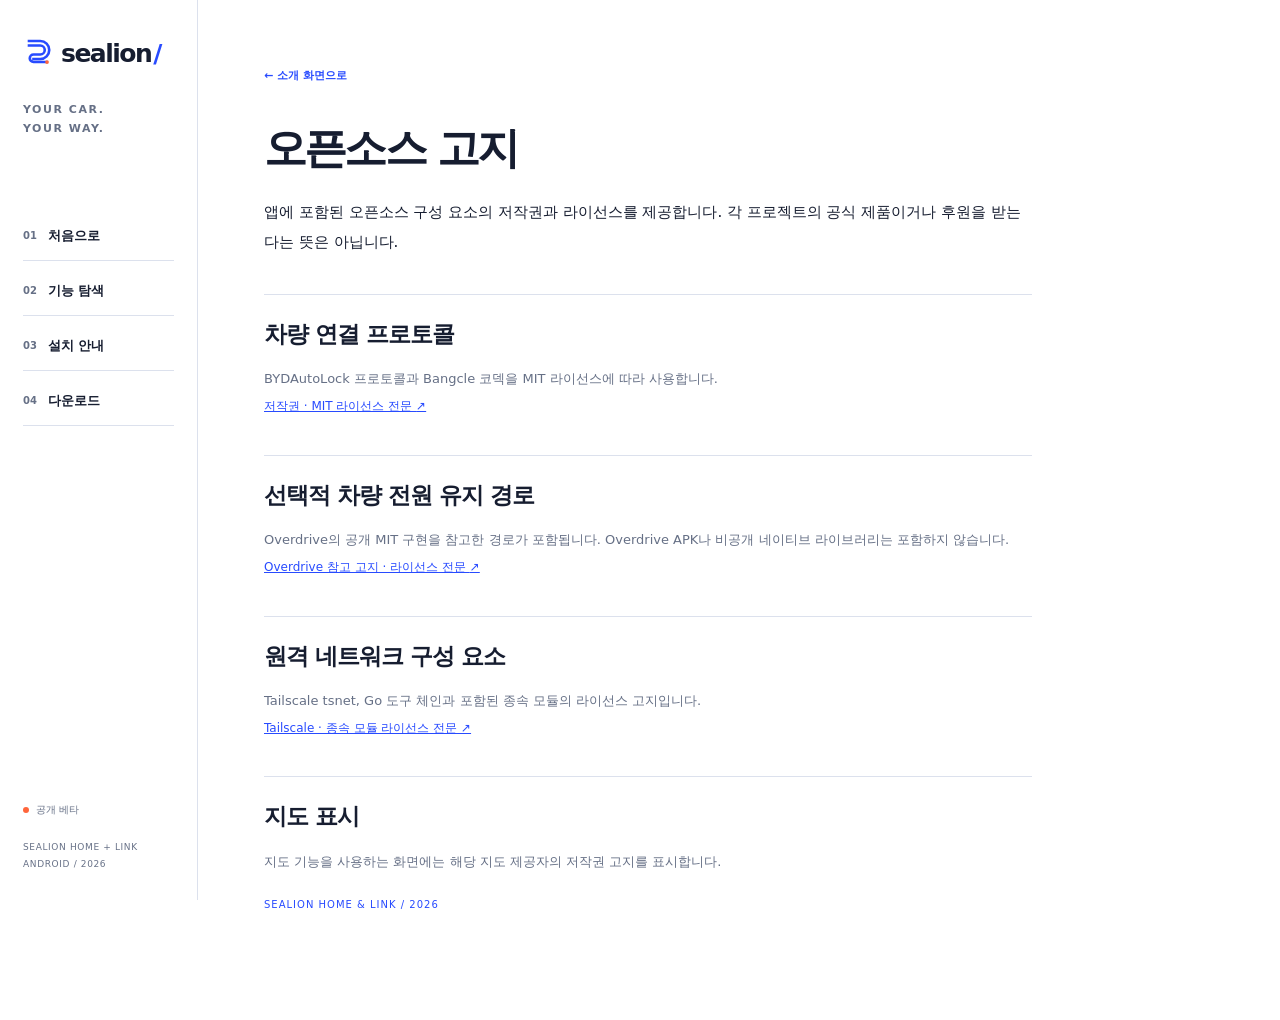
==== site/licenses.html @ ba95fbcb "Publish Sealion Home and Link downloads" ====
<!doctype html><html lang="ko"><head><meta charset="utf-8"><meta name="viewport" content="width=device-width, initial-scale=1"><meta name="theme-color" content="#284bff"><title>오픈소스 고지 — Sealion</title><link rel="icon" href="assets/mark.svg" type="image/svg+xml"><link rel="stylesheet" href="assets/site.css"></head><body class="document-page"><a class="skip-link" href="#main">본문 바로가기</a><header class="site-rail">
  <a class="brand" href="index.html#start" aria-label="Sealion 소개 처음으로"><img src="assets/mark.svg" width="38" height="38" alt=""><span>sealion<span class="brand-slash">/</span></span></a>
  <p class="rail-caption">YOUR CAR.<br>YOUR WAY.</p>
  <nav aria-label="주 메뉴">
    <a href="index.html#start"><span>01</span>처음으로<i aria-hidden="true">↗</i></a>
    <a href="index.html#experience"><span>02</span>기능 탐색<i aria-hidden="true">↗</i></a>
    <a href="index.html#install"><span>03</span>설치 안내<i aria-hidden="true">↗</i></a>
    <a href="index.html#download"><span>04</span>다운로드<i aria-hidden="true">↗</i></a>
  </nav>
  <div class="rail-bottom"><span class="status-dot"></span>공개 베타<small>SEALION HOME + LINK<br>ANDROID / 2026</small></div>
</header><main id="main" class="article-layout"><a class="back-link" href="index.html">← 소개 화면으로</a><h1>오픈소스 고지</h1><p class="article-intro">앱에 포함된 오픈소스 구성 요소의 저작권과 라이선스를 제공합니다. 각 프로젝트의 공식 제품이거나 후원을 받는다는 뜻은 아닙니다.</p><h2>차량 연결 프로토콜</h2><p>BYDAutoLock 프로토콜과 Bangcle 코덱을 MIT 라이선스에 따라 사용합니다.</p><a class="text-link" href="licenses/third-party-notices.txt">저작권 · MIT 라이선스 전문 <span>↗</span></a><h2>선택적 차량 전원 유지 경로</h2><p>Overdrive의 공개 MIT 구현을 참고한 경로가 포함됩니다. Overdrive APK나 비공개 네이티브 라이브러리는 포함하지 않습니다.</p><a class="text-link" href="licenses/overdrive-notice.txt">Overdrive 참고 고지 · 라이선스 전문 <span>↗</span></a><h2>원격 네트워크 구성 요소</h2><p>Tailscale tsnet, Go 도구 체인과 포함된 종속 모듈의 라이선스 고지입니다.</p><a class="text-link" href="licenses/tailnet-notices.txt">Tailscale · 종속 모듈 라이선스 전문 <span>↗</span></a><h2>지도 표시</h2><p>지도 기능을 사용하는 화면에는 해당 지도 제공자의 저작권 고지를 표시합니다.</p><p class="eyebrow">SEALION HOME & LINK / 2026</p></main></body></html>
---- site/assets/site.css ----
@charset "UTF-8";
:root{--ink:#161d30;--blue:#284bff;--paper:#fff;--muted:#667086;--line:#dce1ed;--soft:#f3f5fc;--orange:#ff653b;--rail:198px}
*{box-sizing:border-box}html{scroll-behavior:smooth;scroll-padding-top:22px}body{margin:0;background:var(--paper);color:var(--ink);font-family:"Pretendard","Noto Sans KR","Malgun Gothic",system-ui,sans-serif;line-height:1.6;-webkit-font-smoothing:antialiased}a{color:inherit;text-decoration:none}button{font:inherit;cursor:pointer;color:inherit}button,a,summary{-webkit-tap-highlight-color:transparent}h1,h2,h3,p{margin:0}img{display:block;max-width:100%}[hidden]{display:none!important}::selection{background:#d8dfff;color:var(--ink)}button:focus-visible,a:focus-visible,summary:focus-visible{outline:3px solid var(--orange);outline-offset:5px}.skip-link{position:fixed;left:14px;top:-70px;z-index:20;background:var(--ink);color:#fff;padding:12px 18px}.skip-link:focus{top:12px}
.site-rail{position:fixed;inset:0 auto 0 0;width:var(--rail);padding:34px 23px 27px;border-right:1px solid var(--line);background:var(--paper);z-index:5;display:flex;flex-direction:column}.brand{display:flex;gap:8px;align-items:center;font-size:25px;font-weight:850;letter-spacing:-1.5px;line-height:1}.brand img{width:30px;height:38px}.brand-slash{color:var(--blue);margin-left:2px}.rail-caption{font-size:11px;font-weight:800;letter-spacing:.14em;line-height:1.7;margin-top:29px;color:var(--muted)}.site-rail nav{display:grid;margin-top:74px;gap:6px}.site-rail nav a{display:flex;align-items:center;gap:11px;min-height:49px;border-bottom:1px solid var(--line);font-size:13px;font-weight:650}.site-rail nav a>span{font-size:10px;color:var(--muted);font-variant-numeric:tabular-nums}.site-rail nav i{font-style:normal;margin-left:auto;opacity:0}.site-rail nav a[aria-current]{color:var(--blue);border-color:var(--blue)}.site-rail nav a[aria-current] i,.site-rail nav a:hover i{opacity:1}.rail-bottom{margin-top:auto;font-size:10px;color:var(--muted);padding-top:40px}.rail-bottom small{font-size:9px;display:block;margin-top:21px;letter-spacing:.07em;line-height:1.9}.status-dot{display:inline-block;width:6px;height:6px;border-radius:50%;background:var(--orange);margin-right:7px;flex-shrink:0}main,.site-footer{margin-left:var(--rail)}.page-meta{display:flex;justify-content:space-between;padding:27px 0 21px;border-bottom:1px solid var(--line);font-size:10px;letter-spacing:.08em;font-weight:650;color:var(--muted)}.opening{padding:0 54px}.section-code{font-size:10px;letter-spacing:.15em;font-weight:750;color:var(--blue);line-height:1.6}.opening-copy{padding:38px 0 32px}.opening h1{font-size:clamp(60px,5.9vw,94px);letter-spacing:-.075em;line-height:1.18;font-weight:900;margin-top:22px}.opening h1>span,.chapter h2>span{color:var(--blue)}.opening-bottom{display:flex;justify-content:space-between;align-items:end;gap:25px;margin-top:23px}.opening-description{font-size:13px;line-height:1.9;color:var(--muted)}.opening-description strong{color:var(--ink);font-weight:650}.action{min-height:51px;display:inline-flex;align-items:center;justify-content:space-between;gap:42px;padding:12px 21px;border:1px solid var(--ink);font-size:12px;font-weight:700;line-height:1.6;background:transparent}.action span{font-size:20px;font-weight:400}.action.solid{background:var(--blue);color:#fff;border-color:var(--blue)}.action:hover{background:var(--ink);color:#fff;border-color:var(--ink)}.connection-poster{position:relative;display:grid;grid-template-columns:1fr 2.15fr 1fr;align-items:center;gap:14px;background:var(--blue);color:white;min-height:194px;padding:22px 36px 33px}.connection-label>span{font-size:8px;letter-spacing:.15em;display:block;margin-bottom:7px}.connection-label strong{display:block;font-size:clamp(35px,3.6vw,62px);font-weight:850;letter-spacing:-.05em;line-height:1.2}.connection-label:last-of-type{text-align:right}.connection-poster svg{width:100%;max-height:140px}.connection-poster svg>path{fill:none;stroke:#a7b7ff;stroke-width:2}.connection-poster svg>circle{fill:#fff;stroke:none}.connection-poster svg>circle:nth-of-type(3){fill:var(--orange)}.connection-poster svg .connection-plus{stroke:white;stroke-width:2}.poster-caption{position:absolute;left:36px;bottom:15px;font-size:7px;letter-spacing:.14em;color:#d7dfff}.product-index{display:grid;grid-template-columns:1fr 1fr .86fr;border-bottom:1px solid var(--ink);min-height:111px}.product-index>a{display:flex;align-items:center;gap:17px;padding:22px 18px 22px 0}.product-index>a+a,.system-note{border-left:1px solid var(--line);padding-left:24px}.product-index>a>span{font-size:38px;color:var(--blue);font-weight:900;line-height:1}.product-index small{display:block;font-size:9px;color:var(--muted);margin-bottom:4px}.product-index strong{font-size:17px;font-weight:800;letter-spacing:-.04em}.product-index i{font-style:normal;margin-left:auto;font-size:21px;color:var(--blue)}.product-index>a:hover strong{color:var(--blue)}.system-note{display:flex;flex-direction:column;justify-content:center}.system-note strong{font-size:14px}.system-note>span{font-size:10px;color:var(--muted);line-height:1.8;margin-top:6px}
.chapter{padding:77px 54px}.chapter-heading{margin-bottom:36px}.chapter h2,.downloads h2{font-size:clamp(30px,3.1vw,48px);font-weight:850;letter-spacing:-.065em;line-height:1.3;margin-top:17px}.chapter-heading>p:last-child:not(.section-code){color:var(--muted);font-size:13px;line-height:1.9;margin-top:15px}.experience{padding-bottom:72px}.feature-selector{display:grid;grid-template-columns:repeat(4,1fr);border:1px solid var(--line)}.feature-selector button{min-height:66px;border:0;border-right:1px solid var(--line);background:#fff;font-size:12px;font-weight:700;display:flex;align-items:center;justify-content:center;gap:13px}.feature-selector button:last-child{border-right:0}.feature-selector button>span{font-size:9px;color:var(--muted);font-weight:500}.feature-selector button[aria-selected=true]{background:var(--ink);color:white}.feature-selector button[aria-selected=true]>span{color:#acb9da}.feature-selector button:hover{box-shadow:inset 0 -3px var(--blue)}.feature-stage{border:1px solid var(--line);border-top:0}.feature-panel{display:grid;grid-template-columns:.88fr 1.12fr;min-height:440px}.feature-art{position:relative;background:var(--soft);min-height:390px;margin:26px 0 26px 26px;overflow:hidden;display:flex;align-items:center;justify-content:center}.art-caption{position:absolute;left:22px;top:20px;font-size:8px;letter-spacing:.13em;line-height:1.7;font-weight:700;color:var(--muted)}.art-word{position:absolute;left:22px;bottom:19px;font-size:11px;letter-spacing:.06em;font-weight:750;color:var(--blue)}.feature-story{padding:40px 37px 29px}.feature-tag{font-size:8px;letter-spacing:.13em;font-weight:800;color:var(--muted);line-height:1.7}.feature-story h3{font-size:29px;font-weight:850;line-height:1.4;letter-spacing:-.05em;margin:16px 0 24px}.feature-story dl{margin:0}.feature-story dl>div{padding:13px 0;border-top:1px solid var(--line)}.feature-story dt{font-size:12px;font-weight:750}.feature-story dd{margin:5px 0 0;font-size:11px;line-height:1.9;color:var(--muted)}.stage-note{display:flex;align-items:center;gap:2px;padding:15px 26px;border-top:1px solid var(--line);font-size:9px;color:var(--muted);line-height:1.8}.home-glyph{display:grid;grid-template-columns:repeat(2,1fr);gap:12px;width:191px}.home-glyph span{height:90px;border:3px solid var(--blue);background:#fff;position:relative}.home-glyph span:before{content:"";position:absolute;background:var(--blue);width:29px;height:4px;left:15px;top:20px}.home-glyph span:after{content:"";position:absolute;width:47px;height:4px;left:15px;bottom:24px;background:#bdc8ff}.home-glyph span:nth-child(2){border-radius:50%;background:var(--blue)}.home-glyph span:nth-child(2):before,.home-glyph span:nth-child(2):after{background:white;width:29px;left:26px}.home-glyph span:nth-child(3){border-radius:0 0 0 38px}.home-glyph span:nth-child(4){background:var(--blue);border-radius:0 33px 0 0}.home-glyph span:nth-child(4):before,.home-glyph span:nth-child(4):after{background:white}.climate-glyph{border:2px solid var(--blue);width:224px;height:174px;display:flex;align-items:center;justify-content:center;flex-direction:column;outline:1px dashed #9eaeff;outline-offset:17px;position:relative;background:white}.climate-glyph:before{content:"";position:absolute;height:11px;width:11px;background:var(--orange);right:-24px;top:calc(50% - 5px)}.climate-glyph strong{font-size:66px;font-weight:500;letter-spacing:-.07em;color:var(--blue);line-height:1.3}.climate-glyph strong>span{font-size:44px}.temperature-label{font-size:8px;color:var(--muted);letter-spacing:.15em;margin-top:8px}.camera-glyph{width:222px;height:156px;border:3px solid var(--blue);position:relative}.camera-glyph:before{content:"";position:absolute;width:75px;height:18px;border:3px solid var(--blue);top:-23px;left:22px}.camera-glyph>span{position:absolute;width:86px;height:86px;border-radius:50%;border:3px solid var(--blue);top:31px;left:65px}.camera-glyph>span:before{content:"";position:absolute;width:51px;height:51px;border-radius:50%;background:var(--blue);top:14px;left:14px}.camera-glyph>i{position:absolute;width:13px;height:13px;background:var(--orange);right:16px;top:16px}.art-camera{background:#edf0ff}.link-glyph{width:220px;height:180px;position:relative;display:flex;align-items:center;justify-content:center}.link-glyph i{position:absolute;inset:0;border:1px solid #b7c3ff}.link-glyph i:nth-child(2){inset:20px;border-style:dashed}.link-glyph i:nth-child(3){inset:40px;border-color:var(--blue);background:white}.link-glyph>span{z-index:1;color:var(--blue);font-size:23px;font-weight:850;letter-spacing:-.06em}.link-glyph:after{content:"";width:12px;height:12px;background:var(--orange);position:absolute;top:34px;left:-6px}.inline-link{display:inline-flex;gap:27px;color:var(--blue);border-bottom:1px solid var(--blue);padding-bottom:3px;font-size:10px;font-weight:700;margin-top:13px}
.install{background:var(--soft);border-top:1px solid var(--line);border-bottom:1px solid var(--line)}.install-tabs{display:inline-flex;border:1px solid var(--ink);margin-bottom:22px}.install-tabs button{border:0;background:transparent;padding:12px 27px;font-size:12px;font-weight:650;min-height:47px}.install-tabs button[aria-selected=true]{background:var(--ink);color:#fff}.installation-list article{display:grid;grid-template-columns:61px 1fr 1.3fr;gap:22px;align-items:center;padding:26px 0;border-bottom:1px solid #cdd4e5}.installation-list article:first-child{border-top:1px solid #cdd4e5}.installation-list article>span{font-size:52px;color:var(--blue);font-weight:800;line-height:1;letter-spacing:-.08em}.installation-list h3{font-size:19px;font-weight:800;letter-spacing:-.04em}.installation-list p{font-size:12px;line-height:1.9;color:var(--muted)}.update-guide{display:grid;grid-template-columns:1fr 1fr;gap:50px;align-items:center;margin-top:43px}.update-guide h3{font-size:26px;letter-spacing:-.06em;font-weight:850;margin-top:11px}.update-guide p{font-size:11px;line-height:2;color:var(--muted);margin-top:13px}.update-guide p strong{font-weight:650;color:var(--ink)}.update-guide>button{display:flex;align-items:center;text-align:left;gap:18px;padding:23px;border:1px solid var(--blue);background:white;min-height:111px}.update-icon{font-size:42px;color:var(--blue);line-height:1;font-weight:400}.update-guide button small{display:block;color:var(--muted);font-size:9px;margin-bottom:6px}.update-guide button strong{font-size:17px;font-weight:750;letter-spacing:-.03em}.update-guide button i{font-style:normal;margin-left:auto;font-size:22px;color:var(--blue)}.update-guide button:hover{background:#eaf0ff}.compatibility{padding-top:72px;padding-bottom:76px}.faq-list{border-top:1px solid var(--ink)}.faq-list details{border-bottom:1px solid var(--line);padding:22px 0}.faq-list summary{cursor:pointer;display:flex;gap:19px;align-items:center;list-style:none;font-size:14px;font-weight:650;line-height:1.7}.faq-list summary::-webkit-details-marker{display:none}.faq-list summary>span{font-size:9px;color:var(--muted);font-weight:500}.faq-list summary i{font-size:20px;font-style:normal;color:var(--blue);margin-left:auto;font-weight:400;line-height:1}.faq-list details[open] summary{color:var(--blue)}.faq-list details[open] summary i{transform:rotate(45deg)}.faq-list details p{max-width:720px;margin:17px 35px 2px;font-size:12px;line-height:2;color:var(--muted)}.faq-list details p a{text-decoration:underline;color:var(--blue)}
.downloads{background:var(--blue);color:white;padding:62px 54px 41px}.downloads .section-code{color:#e0e6ff}.downloads h2>span{color:#b7eaff}.download-heading{margin-bottom:37px}.download-heading>p:last-child{font-size:13px;color:#e0e6ff;margin-top:15px}.package-list{border-top:1px solid #748aff}.package-row{display:grid;grid-template-columns:72px 1fr .76fr 1fr;gap:24px;align-items:start;padding:31px 0;border-bottom:1px solid #748aff}.package-letter{font-size:66px;font-weight:850;line-height:1;letter-spacing:-.07em}.package-name>span{display:block;font-size:8px;letter-spacing:.12em;color:#e0e6ff;margin-bottom:5px}.package-name h3{font-size:24px;font-weight:800;letter-spacing:-.04em;line-height:1.5}.package-name p{font-size:10px;color:#e0e6ff;margin-top:5px}.release-meta{font-size:10px;display:flex;flex-direction:column;gap:5px;padding-top:2px;line-height:1.7;color:#e0e6ff}.release-meta strong{font-size:16px;color:white;font-weight:700;margin-bottom:5px}.download-link{color:var(--blue);border-color:white;background:white;width:100%;font-size:11px;gap:12px;padding:12px 17px;min-height:53px;white-space:nowrap}.download-link.is-disabled{background:transparent;color:#fff;cursor:default}.download-link.is-disabled:hover{border-color:white;background:transparent}.hash-details{font-size:8px;margin-top:12px;color:#e0e6ff}.hash-details summary{cursor:pointer;list-style:none;display:inline-block;border-bottom:1px solid #9cadff;padding-bottom:2px}.hash-details p{overflow-wrap:anywhere;white-space:pre-wrap;font-size:9px;line-height:1.8;margin-top:12px;border:1px solid #748aff;padding:9px}.download-footnote{display:flex;justify-content:space-between;gap:25px;align-items:start;font-size:10px;color:#e0e6ff;margin-top:22px;line-height:1.9}.download-footnote>p{max-width:560px}.download-footnote .status-dot{background:#b7eaff}.download-footnote>a{border-bottom:1px solid #9cadff;white-space:nowrap}.download-footnote>a span{margin-left:16px}.site-footer{padding:39px 54px;display:grid;grid-template-columns:1fr auto;gap:27px;font-size:10px;color:var(--muted)}.site-footer strong{font-size:24px;color:var(--ink);font-weight:850;letter-spacing:-.06em}.site-footer p{font-size:9px;line-height:1.9;margin-top:12px}.site-footer nav{display:flex;gap:23px;font-size:10px;padding-top:7px}.site-footer>span{grid-column:1/-1;font-size:8px;letter-spacing:.09em}.site-footer a:hover{color:var(--blue)}
dialog{border:0;border-top:7px solid var(--blue);padding:36px 35px 30px;max-width:460px;width:calc(100% - 36px);color:var(--ink);box-shadow:0 24px 80px #141e3040}dialog::backdrop{background:#15204588}dialog h2{font-size:34px;font-weight:850;letter-spacing:-.06em;line-height:1.4;margin:19px 0}dialog p,dialog li{font-size:12px;line-height:1.9;color:var(--muted)}dialog ol{padding-left:21px;margin:18px 0}dialog .demo-note{padding:14px;background:var(--soft);font-size:10px;margin:21px 0}.dialog-close{position:absolute;right:19px;top:16px;border:0;background:transparent;font-size:28px;color:var(--muted);line-height:1;padding:3px}.dialog-close-action{width:100%}.article-layout{max-width:900px;padding:61px 66px 85px}.article-layout .back-link{font-size:11px;color:var(--blue);font-weight:650}.article-layout h1{font-size:43px;font-weight:850;letter-spacing:-.065em;line-height:1.35;margin-top:32px}.article-layout h2{font-size:23px;font-weight:800;letter-spacing:-.045em;line-height:1.45;margin:37px 0 15px;border-top:1px solid var(--line);padding-top:23px}.article-layout h3{font-size:18px;margin:27px 0 12px}.article-layout p,.article-layout li{font-size:13px;line-height:2;color:var(--muted)}.article-layout .article-intro{font-size:15px;margin-top:20px;color:var(--ink)}.article-layout pre{font-family:ui-monospace,monospace;font-size:11px;line-height:1.9;white-space:pre-wrap;overflow-wrap:anywhere;background:var(--soft);padding:20px}.article-layout .notice{border-left:3px solid var(--blue);padding:18px 20px;background:var(--soft);margin-top:25px}.article-layout .eyebrow{font-size:10px;letter-spacing:.1em;color:var(--blue);margin:20px 0}.article-layout .text-link{font-size:12px;color:var(--blue);text-decoration:underline}.article-layout .button{display:inline-flex;padding:12px 21px;background:var(--blue);color:white;font-size:12px;margin-top:26px;gap:30px}
@media(min-width:1650px){:root{--rail:230px}.opening,.chapter,.downloads,.site-footer{padding-left:max(70px,calc((100vw - var(--rail) - 1190px)/2));padding-right:max(70px,calc((100vw - var(--rail) - 1190px)/2))}.opening-copy{padding-top:47px;padding-bottom:37px}.opening h1{font-size:102px}.opening-description{font-size:15px}.connection-poster{min-height:215px}.site-rail{padding-left:30px;padding-right:30px}}
@media(max-width:1200px){:root{--rail:175px}.site-rail{padding:30px 18px 24px}.brand{font-size:23px;gap:5px}.brand img{width:25px}.opening,.chapter,.downloads,.site-footer{padding-left:36px;padding-right:36px}.opening h1{font-size:73px}.opening-description{font-size:11px}.connection-poster{min-height:170px;padding-left:25px;padding-right:25px;gap:10px}.connection-label strong{font-size:39px}.connection-label>span{font-size:7px}.poster-caption{left:25px}.product-index{grid-template-columns:1fr 1fr .8fr}.product-index strong{font-size:14px}.product-index>a{gap:12px;padding-right:15px}.product-index>a+a,.system-note{padding-left:19px}.product-index small{font-size:8px}.product-index>a>span{font-size:31px}.system-note strong{font-size:12px}.system-note>span{font-size:9px}.feature-story{padding:36px 28px 27px}.feature-story h3{font-size:25px}.feature-story dd{font-size:10px}.feature-art{margin:22px 0 22px 22px;min-height:360px}.home-glyph{width:155px;gap:9px}.home-glyph span{height:73px}.home-glyph span:before{left:10px;top:17px;width:24px}.home-glyph span:after{left:10px;bottom:17px;width:36px}.home-glyph span:nth-child(2):before,.home-glyph span:nth-child(2):after{width:24px;left:21px}.climate-glyph{width:180px;height:144px;outline-offset:12px}.climate-glyph:before{right:-19px}.climate-glyph strong{font-size:54px}.camera-glyph{width:175px;height:133px}.camera-glyph>span{left:43px;top:24px;width:78px;height:78px}.camera-glyph>span:before{width:46px;height:46px;top:13px;left:13px}.link-glyph{width:190px;height:154px}.art-caption{left:17px;top:17px;font-size:7px}.art-word{left:17px;font-size:10px}.installation-list article{grid-template-columns:48px 1fr 1.2fr;gap:17px}.installation-list h3{font-size:17px}.installation-list p{font-size:11px}.update-guide{gap:30px}.update-guide>button{padding:20px;gap:15px}.update-guide button strong{font-size:14px}.update-icon{font-size:36px}.package-row{grid-template-columns:52px 1fr .75fr 1fr;gap:18px}.package-letter{font-size:54px}.package-name h3{font-size:21px}.download-link{font-size:10px;padding:12px 13px}.site-footer nav{gap:17px}}
@media(max-width:980px){:root{--rail:0px}.site-rail{position:sticky;inset:auto;top:0;width:100%;height:auto;display:grid;grid-template-columns:1fr auto;align-items:center;border-right:0;border-bottom:1px solid var(--line);padding:18px 30px;background:#fffffffa}.site-rail .brand{font-size:24px}.rail-caption,.rail-bottom{display:none}.site-rail nav{display:flex;margin:0;gap:24px}.site-rail nav a{border:0;font-size:11px;min-height:30px;gap:7px}.site-rail nav i{display:none}.site-rail nav a>span{font-size:8px}.site-rail nav a[aria-current]{border-bottom:1px solid var(--blue)}html{scroll-padding-top:93px}.opening,.chapter,.downloads,.site-footer{padding-left:38px;padding-right:38px}.opening h1{font-size:79px}.page-meta{font-size:9px}.product-index strong{font-size:16px}.product-index>a>span{font-size:36px}.chapter{padding-top:65px;padding-bottom:65px}.chapter h2,.downloads h2{font-size:39px}.feature-story h3{font-size:27px}.feature-story dd{font-size:11px}.feature-art{min-height:370px}.feature-selector button{min-height:62px}.update-guide>button{padding:23px}.package-name h3{font-size:23px}.package-letter{font-size:61px}.download-link{font-size:11px}.article-layout{max-width:840px;margin:0 auto;padding:48px 38px 70px}}
@media(max-width:720px){.site-rail{padding:15px 23px}.site-rail nav{gap:17px}.site-rail nav a>span{display:none}.site-rail nav a{font-size:10px}.opening,.chapter,.downloads,.site-footer{padding-left:27px;padding-right:27px}.page-meta{font-size:8px;letter-spacing:.02em;padding-top:24px;padding-bottom:17px}.opening h1{font-size:69px;margin-top:20px}.opening-description{font-size:12px}.opening-bottom{display:block;margin-top:22px}.opening-bottom .action{margin-top:23px}.opening-copy{padding-top:29px;padding-bottom:28px}.connection-poster{min-height:169px;grid-template-columns:1fr 1.6fr 1fr;gap:7px;padding:21px 25px 32px}.connection-label strong{font-size:35px}.connection-label>span{font-size:6px}.product-index{grid-template-columns:1fr 1fr;min-height:99px}.system-note{grid-column:1/-1;border-left:0;border-top:1px solid var(--line);flex-direction:row;align-items:center;justify-content:space-between;padding:13px 0;gap:18px}.system-note>span{margin:0;font-size:9px}.system-note>span br{display:none}.product-index>a{padding-top:22px;padding-bottom:22px}.product-index>a>span{font-size:35px}.product-index strong{font-size:16px}.chapter h2,.downloads h2{font-size:35px}.chapter-heading{margin-bottom:28px}.chapter-heading>p:last-child:not(.section-code){font-size:12px;margin-top:14px}.feature-selector button{font-size:10px;gap:7px;min-height:60px}.feature-selector button>span{font-size:8px}.feature-panel{grid-template-columns:1fr;min-height:0}.feature-art{margin:18px 18px 0;min-height:266px}.art-caption{top:17px;left:19px}.art-word{left:19px;bottom:16px}.feature-story{padding:26px 25px 23px}.feature-story h3{font-size:27px;margin:12px 0 19px}.feature-story h3 br{display:none}.feature-story dl>div{padding:13px 0}.feature-story dt{font-size:12px}.feature-story dd{font-size:11px}.stage-note{font-size:8px;align-items:flex-start;padding:13px 18px}.stage-note .status-dot{margin-top:5px}.home-glyph{width:141px;gap:9px}.home-glyph span{height:66px}.climate-glyph{width:169px;height:137px}.climate-glyph strong{font-size:48px}.climate-glyph strong>span{font-size:34px}.temperature-label{font-size:7px}.camera-glyph{width:171px;height:116px}.camera-glyph>span{width:70px;height:70px;top:22px;left:48px}.camera-glyph>span:before{width:39px;height:39px;top:12px;left:12px}.camera-glyph:before{width:52px;height:14px;top:-19px;left:18px}.link-glyph{height:146px;width:177px}.link-glyph i:nth-child(2){inset:17px}.link-glyph i:nth-child(3){inset:34px}.link-glyph:after{top:27px;left:-5px;height:10px;width:10px}.link-glyph>span{font-size:22px}.installation-list article{grid-template-columns:42px 1fr;gap:9px 19px;align-items:start;padding:24px 0}.installation-list article>span{grid-row:1/3;font-size:45px}.installation-list h3{font-size:18px;padding-top:3px}.installation-list p{grid-column:2;font-size:11px}.install-tabs button{font-size:11px;padding:11px 21px}.update-guide{grid-template-columns:1fr;gap:25px;margin-top:31px}.update-guide h3{font-size:25px}.update-guide p{font-size:11px}.update-guide>button{min-height:100px;padding:23px}.update-guide button strong{font-size:17px}.update-icon{font-size:42px}.faq-list details{padding:19px 0}.faq-list summary{font-size:12px;gap:13px}.faq-list details p{font-size:11px;margin-left:26px;margin-right:17px}.downloads{padding-top:48px;padding-bottom:32px}.download-heading>p:last-child{font-size:11px}.package-row{grid-template-columns:55px 1fr;gap:16px 18px;padding:28px 0}.package-letter{grid-row:1/3;font-size:63px}.package-name h3{font-size:26px}.package-name>span{font-size:8px}.package-name p{font-size:10px}.release-meta{grid-column:2;flex-direction:row;gap:12px;flex-wrap:wrap;font-size:9px;align-items:center}.release-meta strong{font-size:13px;margin:0}.release-meta>span:last-child{flex-basis:100%;margin-top:-4px}.package-action{grid-column:1/-1}.download-link{min-height:50px;font-size:12px}.hash-details{font-size:9px}.download-footnote{display:block;font-size:9px}.download-footnote>a{display:inline-block;margin-top:19px;font-size:10px}.site-footer{padding-top:30px;padding-bottom:30px;display:block}.site-footer nav{margin-top:23px;gap:21px;font-size:10px}.site-footer>span{display:block;margin-top:24px;font-size:8px}.site-footer strong{font-size:25px}.site-footer p{font-size:9px}.article-layout{padding:40px 27px 60px}.article-layout h1{font-size:33px}.article-layout h2{font-size:22px}.article-layout p,.article-layout li{font-size:12px}.article-layout .article-intro{font-size:14px}}
@media(max-width:460px){.site-rail{grid-template-columns:1fr;gap:13px;padding:15px 23px 0}.site-rail .brand{font-size:24px;justify-content:center}.brand img{height:32px}.site-rail nav{justify-content:space-between;gap:8px}.site-rail nav a{min-height:33px;font-size:10px;padding-bottom:4px}.opening,.chapter,.downloads,.site-footer{padding-left:23px;padding-right:23px}html{scroll-padding-top:125px}.page-meta{display:block;padding-top:21px;font-size:8px}.page-meta>span+span{margin-left:13px}.opening h1{font-size:53px;line-height:1.24;letter-spacing:-.075em;margin-top:19px}.section-code{font-size:8px}.opening-description{font-size:11px}.opening-description strong:first-child:after{content:""}.action{min-height:48px;font-size:11px;padding:11px 17px;gap:40px}.connection-poster{min-height:137px;grid-template-columns:1fr 1.3fr 1fr;padding:18px 17px 30px;gap:5px}.connection-label strong{font-size:27px}.connection-label>span{font-size:5px;letter-spacing:.08em;margin-bottom:4px}.poster-caption{font-size:6px;left:17px;bottom:12px}.product-index>a{gap:11px;padding-right:12px}.product-index>a+a{padding-left:18px}.product-index strong{font-size:14px}.product-index>a>span{font-size:31px}.product-index small{font-size:7px}.product-index i{font-size:17px}.system-note strong{font-size:11px}.system-note>span{font-size:8px;max-width:185px;text-align:right}.chapter{padding-top:53px;padding-bottom:53px}.chapter h2,.downloads h2{font-size:30px}.chapter-heading>p:last-child:not(.section-code){font-size:11px}.feature-selector{grid-template-columns:1fr 1fr}.feature-selector button{min-height:48px;font-size:11px;gap:11px}.feature-selector button:nth-child(2){border-right:0}.feature-selector button:nth-child(-n+2){border-bottom:1px solid var(--line)}.feature-selector button>span{font-size:8px}.feature-art{min-height:247px;margin:14px 14px 0}.art-caption{font-size:6px;left:16px;top:15px}.art-word{font-size:9px;left:16px;bottom:14px}.feature-story{padding:25px 22px 20px}.feature-story h3{font-size:25px}.feature-story dt{font-size:11px}.feature-story dd{font-size:10px}.feature-tag{font-size:7px}.stage-note{font-size:8px;padding:12px 14px}.chapter-heading{margin-bottom:25px}.installation-list article{grid-template-columns:33px 1fr;gap:8px 17px}.installation-list article>span{font-size:39px}.installation-list h3{font-size:16px}.update-guide button strong{font-size:15px}.update-guide>button{padding:19px;gap:15px;min-height:99px}.update-icon{font-size:37px}.faq-list summary{font-size:11px;gap:13px}.faq-list details p{font-size:10px;line-height:2}.package-name h3{font-size:24px}.downloads{padding-top:48px}.download-heading{margin-bottom:26px}.package-row{gap:15px;grid-template-columns:45px 1fr}.package-letter{font-size:56px}.release-meta{gap:11px}.hash-details{font-size:8px}.download-footnote{font-size:8px}.site-footer nav{font-size:9px;gap:19px}dialog{padding:29px 25px 24px}dialog h2{font-size:30px}dialog p,dialog li{font-size:11px}dialog .demo-note{font-size:9px}.article-layout{padding:35px 23px 53px}.article-layout h1{font-size:30px}.article-layout h2{font-size:20px}}
@media(prefers-reduced-motion:reduce){html{scroll-behavior:auto}*,*:before,*:after{animation:none!important;transition:none!important}}
@media(max-width:460px){.opening-description{font-size:12px}.product-index small{font-size:8px}.feature-story dt{font-size:12px}.feature-story dd{font-size:12px}.faq-list summary{font-size:12px}.faq-list details p{font-size:12px}.installation-list p,.update-guide p{font-size:12px}.site-footer p{font-size:10px}.stage-note{font-size:9px}}
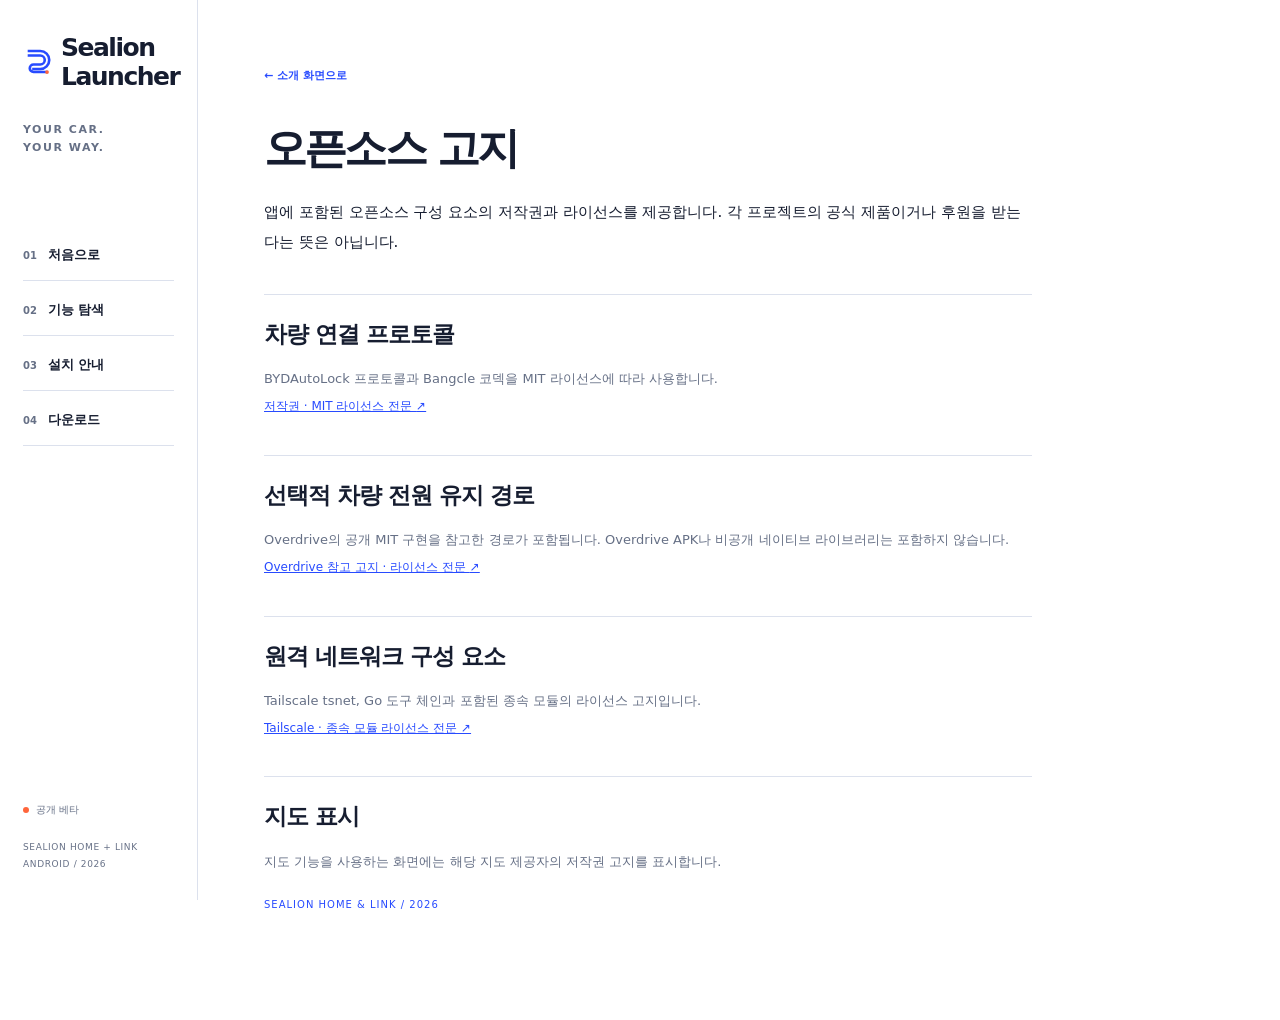
==== commit 0ea9a5cf: "Rename the website header to Sealion Launcher" ====
--- a/site/licenses.html
+++ b/site/licenses.html
@@ -1,5 +1,5 @@
-<!doctype html><html lang="ko"><head><meta charset="utf-8"><meta name="viewport" content="width=device-width, initial-scale=1"><meta name="theme-color" content="#284bff"><title>오픈소스 고지 — Sealion</title><link rel="icon" href="assets/mark.svg" type="image/svg+xml"><link rel="stylesheet" href="assets/site.css"></head><body class="document-page"><a class="skip-link" href="#main">본문 바로가기</a><header class="site-rail">
-  <a class="brand" href="index.html#start" aria-label="Sealion 소개 처음으로"><img src="assets/mark.svg" width="38" height="38" alt=""><span>sealion<span class="brand-slash">/</span></span></a>
+<!doctype html><html lang="ko"><head><meta charset="utf-8"><meta name="viewport" content="width=device-width, initial-scale=1"><meta name="theme-color" content="#284bff"><title>오픈소스 고지 — Sealion</title><link rel="icon" href="assets/mark.svg" type="image/svg+xml"><link rel="stylesheet" href="assets/site.css?v=launcher-brand"></head><body class="document-page"><a class="skip-link" href="#main">본문 바로가기</a><header class="site-rail">
+  <a class="brand" href="index.html#start" aria-label="Sealion Launcher 소개 처음으로"><img src="assets/mark.svg" width="38" height="38" alt=""><span class="brand-name">Sealion Launcher</span></a>
   <p class="rail-caption">YOUR CAR.<br>YOUR WAY.</p>
   <nav aria-label="주 메뉴">
     <a href="index.html#start"><span>01</span>처음으로<i aria-hidden="true">↗</i></a>
--- a/site/assets/site.css
+++ b/site/assets/site.css
@@ -1,7 +1,7 @@
 @charset "UTF-8";
 :root{--ink:#161d30;--blue:#284bff;--paper:#fff;--muted:#667086;--line:#dce1ed;--soft:#f3f5fc;--orange:#ff653b;--rail:198px}
 *{box-sizing:border-box}html{scroll-behavior:smooth;scroll-padding-top:22px}body{margin:0;background:var(--paper);color:var(--ink);font-family:"Pretendard","Noto Sans KR","Malgun Gothic",system-ui,sans-serif;line-height:1.6;-webkit-font-smoothing:antialiased}a{color:inherit;text-decoration:none}button{font:inherit;cursor:pointer;color:inherit}button,a,summary{-webkit-tap-highlight-color:transparent}h1,h2,h3,p{margin:0}img{display:block;max-width:100%}[hidden]{display:none!important}::selection{background:#d8dfff;color:var(--ink)}button:focus-visible,a:focus-visible,summary:focus-visible{outline:3px solid var(--orange);outline-offset:5px}.skip-link{position:fixed;left:14px;top:-70px;z-index:20;background:var(--ink);color:#fff;padding:12px 18px}.skip-link:focus{top:12px}
-.site-rail{position:fixed;inset:0 auto 0 0;width:var(--rail);padding:34px 23px 27px;border-right:1px solid var(--line);background:var(--paper);z-index:5;display:flex;flex-direction:column}.brand{display:flex;gap:8px;align-items:center;font-size:25px;font-weight:850;letter-spacing:-1.5px;line-height:1}.brand img{width:30px;height:38px}.brand-slash{color:var(--blue);margin-left:2px}.rail-caption{font-size:11px;font-weight:800;letter-spacing:.14em;line-height:1.7;margin-top:29px;color:var(--muted)}.site-rail nav{display:grid;margin-top:74px;gap:6px}.site-rail nav a{display:flex;align-items:center;gap:11px;min-height:49px;border-bottom:1px solid var(--line);font-size:13px;font-weight:650}.site-rail nav a>span{font-size:10px;color:var(--muted);font-variant-numeric:tabular-nums}.site-rail nav i{font-style:normal;margin-left:auto;opacity:0}.site-rail nav a[aria-current]{color:var(--blue);border-color:var(--blue)}.site-rail nav a[aria-current] i,.site-rail nav a:hover i{opacity:1}.rail-bottom{margin-top:auto;font-size:10px;color:var(--muted);padding-top:40px}.rail-bottom small{font-size:9px;display:block;margin-top:21px;letter-spacing:.07em;line-height:1.9}.status-dot{display:inline-block;width:6px;height:6px;border-radius:50%;background:var(--orange);margin-right:7px;flex-shrink:0}main,.site-footer{margin-left:var(--rail)}.page-meta{display:flex;justify-content:space-between;padding:27px 0 21px;border-bottom:1px solid var(--line);font-size:10px;letter-spacing:.08em;font-weight:650;color:var(--muted)}.opening{padding:0 54px}.section-code{font-size:10px;letter-spacing:.15em;font-weight:750;color:var(--blue);line-height:1.6}.opening-copy{padding:38px 0 32px}.opening h1{font-size:clamp(60px,5.9vw,94px);letter-spacing:-.075em;line-height:1.18;font-weight:900;margin-top:22px}.opening h1>span,.chapter h2>span{color:var(--blue)}.opening-bottom{display:flex;justify-content:space-between;align-items:end;gap:25px;margin-top:23px}.opening-description{font-size:13px;line-height:1.9;color:var(--muted)}.opening-description strong{color:var(--ink);font-weight:650}.action{min-height:51px;display:inline-flex;align-items:center;justify-content:space-between;gap:42px;padding:12px 21px;border:1px solid var(--ink);font-size:12px;font-weight:700;line-height:1.6;background:transparent}.action span{font-size:20px;font-weight:400}.action.solid{background:var(--blue);color:#fff;border-color:var(--blue)}.action:hover{background:var(--ink);color:#fff;border-color:var(--ink)}.connection-poster{position:relative;display:grid;grid-template-columns:1fr 2.15fr 1fr;align-items:center;gap:14px;background:var(--blue);color:white;min-height:194px;padding:22px 36px 33px}.connection-label>span{font-size:8px;letter-spacing:.15em;display:block;margin-bottom:7px}.connection-label strong{display:block;font-size:clamp(35px,3.6vw,62px);font-weight:850;letter-spacing:-.05em;line-height:1.2}.connection-label:last-of-type{text-align:right}.connection-poster svg{width:100%;max-height:140px}.connection-poster svg>path{fill:none;stroke:#a7b7ff;stroke-width:2}.connection-poster svg>circle{fill:#fff;stroke:none}.connection-poster svg>circle:nth-of-type(3){fill:var(--orange)}.connection-poster svg .connection-plus{stroke:white;stroke-width:2}.poster-caption{position:absolute;left:36px;bottom:15px;font-size:7px;letter-spacing:.14em;color:#d7dfff}.product-index{display:grid;grid-template-columns:1fr 1fr .86fr;border-bottom:1px solid var(--ink);min-height:111px}.product-index>a{display:flex;align-items:center;gap:17px;padding:22px 18px 22px 0}.product-index>a+a,.system-note{border-left:1px solid var(--line);padding-left:24px}.product-index>a>span{font-size:38px;color:var(--blue);font-weight:900;line-height:1}.product-index small{display:block;font-size:9px;color:var(--muted);margin-bottom:4px}.product-index strong{font-size:17px;font-weight:800;letter-spacing:-.04em}.product-index i{font-style:normal;margin-left:auto;font-size:21px;color:var(--blue)}.product-index>a:hover strong{color:var(--blue)}.system-note{display:flex;flex-direction:column;justify-content:center}.system-note strong{font-size:14px}.system-note>span{font-size:10px;color:var(--muted);line-height:1.8;margin-top:6px}
+.site-rail{position:fixed;inset:0 auto 0 0;width:var(--rail);padding:34px 23px 27px;border-right:1px solid var(--line);background:var(--paper);z-index:5;display:flex;flex-direction:column}.brand{display:flex;gap:8px;align-items:center;font-size:25px;font-weight:850;letter-spacing:-1.5px;line-height:1}.brand img{width:30px;height:38px}.brand-name{min-width:0;line-height:1.15}.brand img{flex-shrink:0}.rail-caption{font-size:11px;font-weight:800;letter-spacing:.14em;line-height:1.7;margin-top:29px;color:var(--muted)}.site-rail nav{display:grid;margin-top:74px;gap:6px}.site-rail nav a{display:flex;align-items:center;gap:11px;min-height:49px;border-bottom:1px solid var(--line);font-size:13px;font-weight:650}.site-rail nav a>span{font-size:10px;color:var(--muted);font-variant-numeric:tabular-nums}.site-rail nav i{font-style:normal;margin-left:auto;opacity:0}.site-rail nav a[aria-current]{color:var(--blue);border-color:var(--blue)}.site-rail nav a[aria-current] i,.site-rail nav a:hover i{opacity:1}.rail-bottom{margin-top:auto;font-size:10px;color:var(--muted);padding-top:40px}.rail-bottom small{font-size:9px;display:block;margin-top:21px;letter-spacing:.07em;line-height:1.9}.status-dot{display:inline-block;width:6px;height:6px;border-radius:50%;background:var(--orange);margin-right:7px;flex-shrink:0}main,.site-footer{margin-left:var(--rail)}.page-meta{display:flex;justify-content:space-between;padding:27px 0 21px;border-bottom:1px solid var(--line);font-size:10px;letter-spacing:.08em;font-weight:650;color:var(--muted)}.opening{padding:0 54px}.section-code{font-size:10px;letter-spacing:.15em;font-weight:750;color:var(--blue);line-height:1.6}.opening-copy{padding:38px 0 32px}.opening h1{font-size:clamp(60px,5.9vw,94px);letter-spacing:-.075em;line-height:1.18;font-weight:900;margin-top:22px}.opening h1>span,.chapter h2>span{color:var(--blue)}.opening-bottom{display:flex;justify-content:space-between;align-items:end;gap:25px;margin-top:23px}.opening-description{font-size:13px;line-height:1.9;color:var(--muted)}.opening-description strong{color:var(--ink);font-weight:650}.action{min-height:51px;display:inline-flex;align-items:center;justify-content:space-between;gap:42px;padding:12px 21px;border:1px solid var(--ink);font-size:12px;font-weight:700;line-height:1.6;background:transparent}.action span{font-size:20px;font-weight:400}.action.solid{background:var(--blue);color:#fff;border-color:var(--blue)}.action:hover{background:var(--ink);color:#fff;border-color:var(--ink)}.connection-poster{position:relative;display:grid;grid-template-columns:1fr 2.15fr 1fr;align-items:center;gap:14px;background:var(--blue);color:white;min-height:194px;padding:22px 36px 33px}.connection-label>span{font-size:8px;letter-spacing:.15em;display:block;margin-bottom:7px}.connection-label strong{display:block;font-size:clamp(35px,3.6vw,62px);font-weight:850;letter-spacing:-.05em;line-height:1.2}.connection-label:last-of-type{text-align:right}.connection-poster svg{width:100%;max-height:140px}.connection-poster svg>path{fill:none;stroke:#a7b7ff;stroke-width:2}.connection-poster svg>circle{fill:#fff;stroke:none}.connection-poster svg>circle:nth-of-type(3){fill:var(--orange)}.connection-poster svg .connection-plus{stroke:white;stroke-width:2}.poster-caption{position:absolute;left:36px;bottom:15px;font-size:7px;letter-spacing:.14em;color:#d7dfff}.product-index{display:grid;grid-template-columns:1fr 1fr .86fr;border-bottom:1px solid var(--ink);min-height:111px}.product-index>a{display:flex;align-items:center;gap:17px;padding:22px 18px 22px 0}.product-index>a+a,.system-note{border-left:1px solid var(--line);padding-left:24px}.product-index>a>span{font-size:38px;color:var(--blue);font-weight:900;line-height:1}.product-index small{display:block;font-size:9px;color:var(--muted);margin-bottom:4px}.product-index strong{font-size:17px;font-weight:800;letter-spacing:-.04em}.product-index i{font-style:normal;margin-left:auto;font-size:21px;color:var(--blue)}.product-index>a:hover strong{color:var(--blue)}.system-note{display:flex;flex-direction:column;justify-content:center}.system-note strong{font-size:14px}.system-note>span{font-size:10px;color:var(--muted);line-height:1.8;margin-top:6px}
 .chapter{padding:77px 54px}.chapter-heading{margin-bottom:36px}.chapter h2,.downloads h2{font-size:clamp(30px,3.1vw,48px);font-weight:850;letter-spacing:-.065em;line-height:1.3;margin-top:17px}.chapter-heading>p:last-child:not(.section-code){color:var(--muted);font-size:13px;line-height:1.9;margin-top:15px}.experience{padding-bottom:72px}.feature-selector{display:grid;grid-template-columns:repeat(4,1fr);border:1px solid var(--line)}.feature-selector button{min-height:66px;border:0;border-right:1px solid var(--line);background:#fff;font-size:12px;font-weight:700;display:flex;align-items:center;justify-content:center;gap:13px}.feature-selector button:last-child{border-right:0}.feature-selector button>span{font-size:9px;color:var(--muted);font-weight:500}.feature-selector button[aria-selected=true]{background:var(--ink);color:white}.feature-selector button[aria-selected=true]>span{color:#acb9da}.feature-selector button:hover{box-shadow:inset 0 -3px var(--blue)}.feature-stage{border:1px solid var(--line);border-top:0}.feature-panel{display:grid;grid-template-columns:.88fr 1.12fr;min-height:440px}.feature-art{position:relative;background:var(--soft);min-height:390px;margin:26px 0 26px 26px;overflow:hidden;display:flex;align-items:center;justify-content:center}.art-caption{position:absolute;left:22px;top:20px;font-size:8px;letter-spacing:.13em;line-height:1.7;font-weight:700;color:var(--muted)}.art-word{position:absolute;left:22px;bottom:19px;font-size:11px;letter-spacing:.06em;font-weight:750;color:var(--blue)}.feature-story{padding:40px 37px 29px}.feature-tag{font-size:8px;letter-spacing:.13em;font-weight:800;color:var(--muted);line-height:1.7}.feature-story h3{font-size:29px;font-weight:850;line-height:1.4;letter-spacing:-.05em;margin:16px 0 24px}.feature-story dl{margin:0}.feature-story dl>div{padding:13px 0;border-top:1px solid var(--line)}.feature-story dt{font-size:12px;font-weight:750}.feature-story dd{margin:5px 0 0;font-size:11px;line-height:1.9;color:var(--muted)}.stage-note{display:flex;align-items:center;gap:2px;padding:15px 26px;border-top:1px solid var(--line);font-size:9px;color:var(--muted);line-height:1.8}.home-glyph{display:grid;grid-template-columns:repeat(2,1fr);gap:12px;width:191px}.home-glyph span{height:90px;border:3px solid var(--blue);background:#fff;position:relative}.home-glyph span:before{content:"";position:absolute;background:var(--blue);width:29px;height:4px;left:15px;top:20px}.home-glyph span:after{content:"";position:absolute;width:47px;height:4px;left:15px;bottom:24px;background:#bdc8ff}.home-glyph span:nth-child(2){border-radius:50%;background:var(--blue)}.home-glyph span:nth-child(2):before,.home-glyph span:nth-child(2):after{background:white;width:29px;left:26px}.home-glyph span:nth-child(3){border-radius:0 0 0 38px}.home-glyph span:nth-child(4){background:var(--blue);border-radius:0 33px 0 0}.home-glyph span:nth-child(4):before,.home-glyph span:nth-child(4):after{background:white}.climate-glyph{border:2px solid var(--blue);width:224px;height:174px;display:flex;align-items:center;justify-content:center;flex-direction:column;outline:1px dashed #9eaeff;outline-offset:17px;position:relative;background:white}.climate-glyph:before{content:"";position:absolute;height:11px;width:11px;background:var(--orange);right:-24px;top:calc(50% - 5px)}.climate-glyph strong{font-size:66px;font-weight:500;letter-spacing:-.07em;color:var(--blue);line-height:1.3}.climate-glyph strong>span{font-size:44px}.temperature-label{font-size:8px;color:var(--muted);letter-spacing:.15em;margin-top:8px}.camera-glyph{width:222px;height:156px;border:3px solid var(--blue);position:relative}.camera-glyph:before{content:"";position:absolute;width:75px;height:18px;border:3px solid var(--blue);top:-23px;left:22px}.camera-glyph>span{position:absolute;width:86px;height:86px;border-radius:50%;border:3px solid var(--blue);top:31px;left:65px}.camera-glyph>span:before{content:"";position:absolute;width:51px;height:51px;border-radius:50%;background:var(--blue);top:14px;left:14px}.camera-glyph>i{position:absolute;width:13px;height:13px;background:var(--orange);right:16px;top:16px}.art-camera{background:#edf0ff}.link-glyph{width:220px;height:180px;position:relative;display:flex;align-items:center;justify-content:center}.link-glyph i{position:absolute;inset:0;border:1px solid #b7c3ff}.link-glyph i:nth-child(2){inset:20px;border-style:dashed}.link-glyph i:nth-child(3){inset:40px;border-color:var(--blue);background:white}.link-glyph>span{z-index:1;color:var(--blue);font-size:23px;font-weight:850;letter-spacing:-.06em}.link-glyph:after{content:"";width:12px;height:12px;background:var(--orange);position:absolute;top:34px;left:-6px}.inline-link{display:inline-flex;gap:27px;color:var(--blue);border-bottom:1px solid var(--blue);padding-bottom:3px;font-size:10px;font-weight:700;margin-top:13px}
 .install{background:var(--soft);border-top:1px solid var(--line);border-bottom:1px solid var(--line)}.install-tabs{display:inline-flex;border:1px solid var(--ink);margin-bottom:22px}.install-tabs button{border:0;background:transparent;padding:12px 27px;font-size:12px;font-weight:650;min-height:47px}.install-tabs button[aria-selected=true]{background:var(--ink);color:#fff}.installation-list article{display:grid;grid-template-columns:61px 1fr 1.3fr;gap:22px;align-items:center;padding:26px 0;border-bottom:1px solid #cdd4e5}.installation-list article:first-child{border-top:1px solid #cdd4e5}.installation-list article>span{font-size:52px;color:var(--blue);font-weight:800;line-height:1;letter-spacing:-.08em}.installation-list h3{font-size:19px;font-weight:800;letter-spacing:-.04em}.installation-list p{font-size:12px;line-height:1.9;color:var(--muted)}.update-guide{display:grid;grid-template-columns:1fr 1fr;gap:50px;align-items:center;margin-top:43px}.update-guide h3{font-size:26px;letter-spacing:-.06em;font-weight:850;margin-top:11px}.update-guide p{font-size:11px;line-height:2;color:var(--muted);margin-top:13px}.update-guide p strong{font-weight:650;color:var(--ink)}.update-guide>button{display:flex;align-items:center;text-align:left;gap:18px;padding:23px;border:1px solid var(--blue);background:white;min-height:111px}.update-icon{font-size:42px;color:var(--blue);line-height:1;font-weight:400}.update-guide button small{display:block;color:var(--muted);font-size:9px;margin-bottom:6px}.update-guide button strong{font-size:17px;font-weight:750;letter-spacing:-.03em}.update-guide button i{font-style:normal;margin-left:auto;font-size:22px;color:var(--blue)}.update-guide button:hover{background:#eaf0ff}.compatibility{padding-top:72px;padding-bottom:76px}.faq-list{border-top:1px solid var(--ink)}.faq-list details{border-bottom:1px solid var(--line);padding:22px 0}.faq-list summary{cursor:pointer;display:flex;gap:19px;align-items:center;list-style:none;font-size:14px;font-weight:650;line-height:1.7}.faq-list summary::-webkit-details-marker{display:none}.faq-list summary>span{font-size:9px;color:var(--muted);font-weight:500}.faq-list summary i{font-size:20px;font-style:normal;color:var(--blue);margin-left:auto;font-weight:400;line-height:1}.faq-list details[open] summary{color:var(--blue)}.faq-list details[open] summary i{transform:rotate(45deg)}.faq-list details p{max-width:720px;margin:17px 35px 2px;font-size:12px;line-height:2;color:var(--muted)}.faq-list details p a{text-decoration:underline;color:var(--blue)}
 .downloads{background:var(--blue);color:white;padding:62px 54px 41px}.downloads .section-code{color:#e0e6ff}.downloads h2>span{color:#b7eaff}.download-heading{margin-bottom:37px}.download-heading>p:last-child{font-size:13px;color:#e0e6ff;margin-top:15px}.package-list{border-top:1px solid #748aff}.package-row{display:grid;grid-template-columns:72px 1fr .76fr 1fr;gap:24px;align-items:start;padding:31px 0;border-bottom:1px solid #748aff}.package-letter{font-size:66px;font-weight:850;line-height:1;letter-spacing:-.07em}.package-name>span{display:block;font-size:8px;letter-spacing:.12em;color:#e0e6ff;margin-bottom:5px}.package-name h3{font-size:24px;font-weight:800;letter-spacing:-.04em;line-height:1.5}.package-name p{font-size:10px;color:#e0e6ff;margin-top:5px}.release-meta{font-size:10px;display:flex;flex-direction:column;gap:5px;padding-top:2px;line-height:1.7;color:#e0e6ff}.release-meta strong{font-size:16px;color:white;font-weight:700;margin-bottom:5px}.download-link{color:var(--blue);border-color:white;background:white;width:100%;font-size:11px;gap:12px;padding:12px 17px;min-height:53px;white-space:nowrap}.download-link.is-disabled{background:transparent;color:#fff;cursor:default}.download-link.is-disabled:hover{border-color:white;background:transparent}.hash-details{font-size:8px;margin-top:12px;color:#e0e6ff}.hash-details summary{cursor:pointer;list-style:none;display:inline-block;border-bottom:1px solid #9cadff;padding-bottom:2px}.hash-details p{overflow-wrap:anywhere;white-space:pre-wrap;font-size:9px;line-height:1.8;margin-top:12px;border:1px solid #748aff;padding:9px}.download-footnote{display:flex;justify-content:space-between;gap:25px;align-items:start;font-size:10px;color:#e0e6ff;margin-top:22px;line-height:1.9}.download-footnote>p{max-width:560px}.download-footnote .status-dot{background:#b7eaff}.download-footnote>a{border-bottom:1px solid #9cadff;white-space:nowrap}.download-footnote>a span{margin-left:16px}.site-footer{padding:39px 54px;display:grid;grid-template-columns:1fr auto;gap:27px;font-size:10px;color:var(--muted)}.site-footer strong{font-size:24px;color:var(--ink);font-weight:850;letter-spacing:-.06em}.site-footer p{font-size:9px;line-height:1.9;margin-top:12px}.site-footer nav{display:flex;gap:23px;font-size:10px;padding-top:7px}.site-footer>span{grid-column:1/-1;font-size:8px;letter-spacing:.09em}.site-footer a:hover{color:var(--blue)}
@@ -13,3 +13,6 @@
 @media(max-width:460px){.site-rail{grid-template-columns:1fr;gap:13px;padding:15px 23px 0}.site-rail .brand{font-size:24px;justify-content:center}.brand img{height:32px}.site-rail nav{justify-content:space-between;gap:8px}.site-rail nav a{min-height:33px;font-size:10px;padding-bottom:4px}.opening,.chapter,.downloads,.site-footer{padding-left:23px;padding-right:23px}html{scroll-padding-top:125px}.page-meta{display:block;padding-top:21px;font-size:8px}.page-meta>span+span{margin-left:13px}.opening h1{font-size:53px;line-height:1.24;letter-spacing:-.075em;margin-top:19px}.section-code{font-size:8px}.opening-description{font-size:11px}.opening-description strong:first-child:after{content:""}.action{min-height:48px;font-size:11px;padding:11px 17px;gap:40px}.connection-poster{min-height:137px;grid-template-columns:1fr 1.3fr 1fr;padding:18px 17px 30px;gap:5px}.connection-label strong{font-size:27px}.connection-label>span{font-size:5px;letter-spacing:.08em;margin-bottom:4px}.poster-caption{font-size:6px;left:17px;bottom:12px}.product-index>a{gap:11px;padding-right:12px}.product-index>a+a{padding-left:18px}.product-index strong{font-size:14px}.product-index>a>span{font-size:31px}.product-index small{font-size:7px}.product-index i{font-size:17px}.system-note strong{font-size:11px}.system-note>span{font-size:8px;max-width:185px;text-align:right}.chapter{padding-top:53px;padding-bottom:53px}.chapter h2,.downloads h2{font-size:30px}.chapter-heading>p:last-child:not(.section-code){font-size:11px}.feature-selector{grid-template-columns:1fr 1fr}.feature-selector button{min-height:48px;font-size:11px;gap:11px}.feature-selector button:nth-child(2){border-right:0}.feature-selector button:nth-child(-n+2){border-bottom:1px solid var(--line)}.feature-selector button>span{font-size:8px}.feature-art{min-height:247px;margin:14px 14px 0}.art-caption{font-size:6px;left:16px;top:15px}.art-word{font-size:9px;left:16px;bottom:14px}.feature-story{padding:25px 22px 20px}.feature-story h3{font-size:25px}.feature-story dt{font-size:11px}.feature-story dd{font-size:10px}.feature-tag{font-size:7px}.stage-note{font-size:8px;padding:12px 14px}.chapter-heading{margin-bottom:25px}.installation-list article{grid-template-columns:33px 1fr;gap:8px 17px}.installation-list article>span{font-size:39px}.installation-list h3{font-size:16px}.update-guide button strong{font-size:15px}.update-guide>button{padding:19px;gap:15px;min-height:99px}.update-icon{font-size:37px}.faq-list summary{font-size:11px;gap:13px}.faq-list details p{font-size:10px;line-height:2}.package-name h3{font-size:24px}.downloads{padding-top:48px}.download-heading{margin-bottom:26px}.package-row{gap:15px;grid-template-columns:45px 1fr}.package-letter{font-size:56px}.release-meta{gap:11px}.hash-details{font-size:8px}.download-footnote{font-size:8px}.site-footer nav{font-size:9px;gap:19px}dialog{padding:29px 25px 24px}dialog h2{font-size:30px}dialog p,dialog li{font-size:11px}dialog .demo-note{font-size:9px}.article-layout{padding:35px 23px 53px}.article-layout h1{font-size:30px}.article-layout h2{font-size:20px}}
 @media(prefers-reduced-motion:reduce){html{scroll-behavior:auto}*,*:before,*:after{animation:none!important;transition:none!important}}
 @media(max-width:460px){.opening-description{font-size:12px}.product-index small{font-size:8px}.feature-story dt{font-size:12px}.feature-story dd{font-size:12px}.faq-list summary{font-size:12px}.faq-list details p{font-size:12px}.installation-list p,.update-guide p{font-size:12px}.site-footer p{font-size:10px}.stage-note{font-size:9px}}
+
+@media(max-width:980px){.brand-name{white-space:nowrap}}
+@media(max-width:600px){.site-rail{grid-template-columns:1fr;gap:13px;padding:15px 23px 0}.site-rail .brand{justify-content:center}.site-rail nav{justify-content:space-between}html{scroll-padding-top:125px}}
